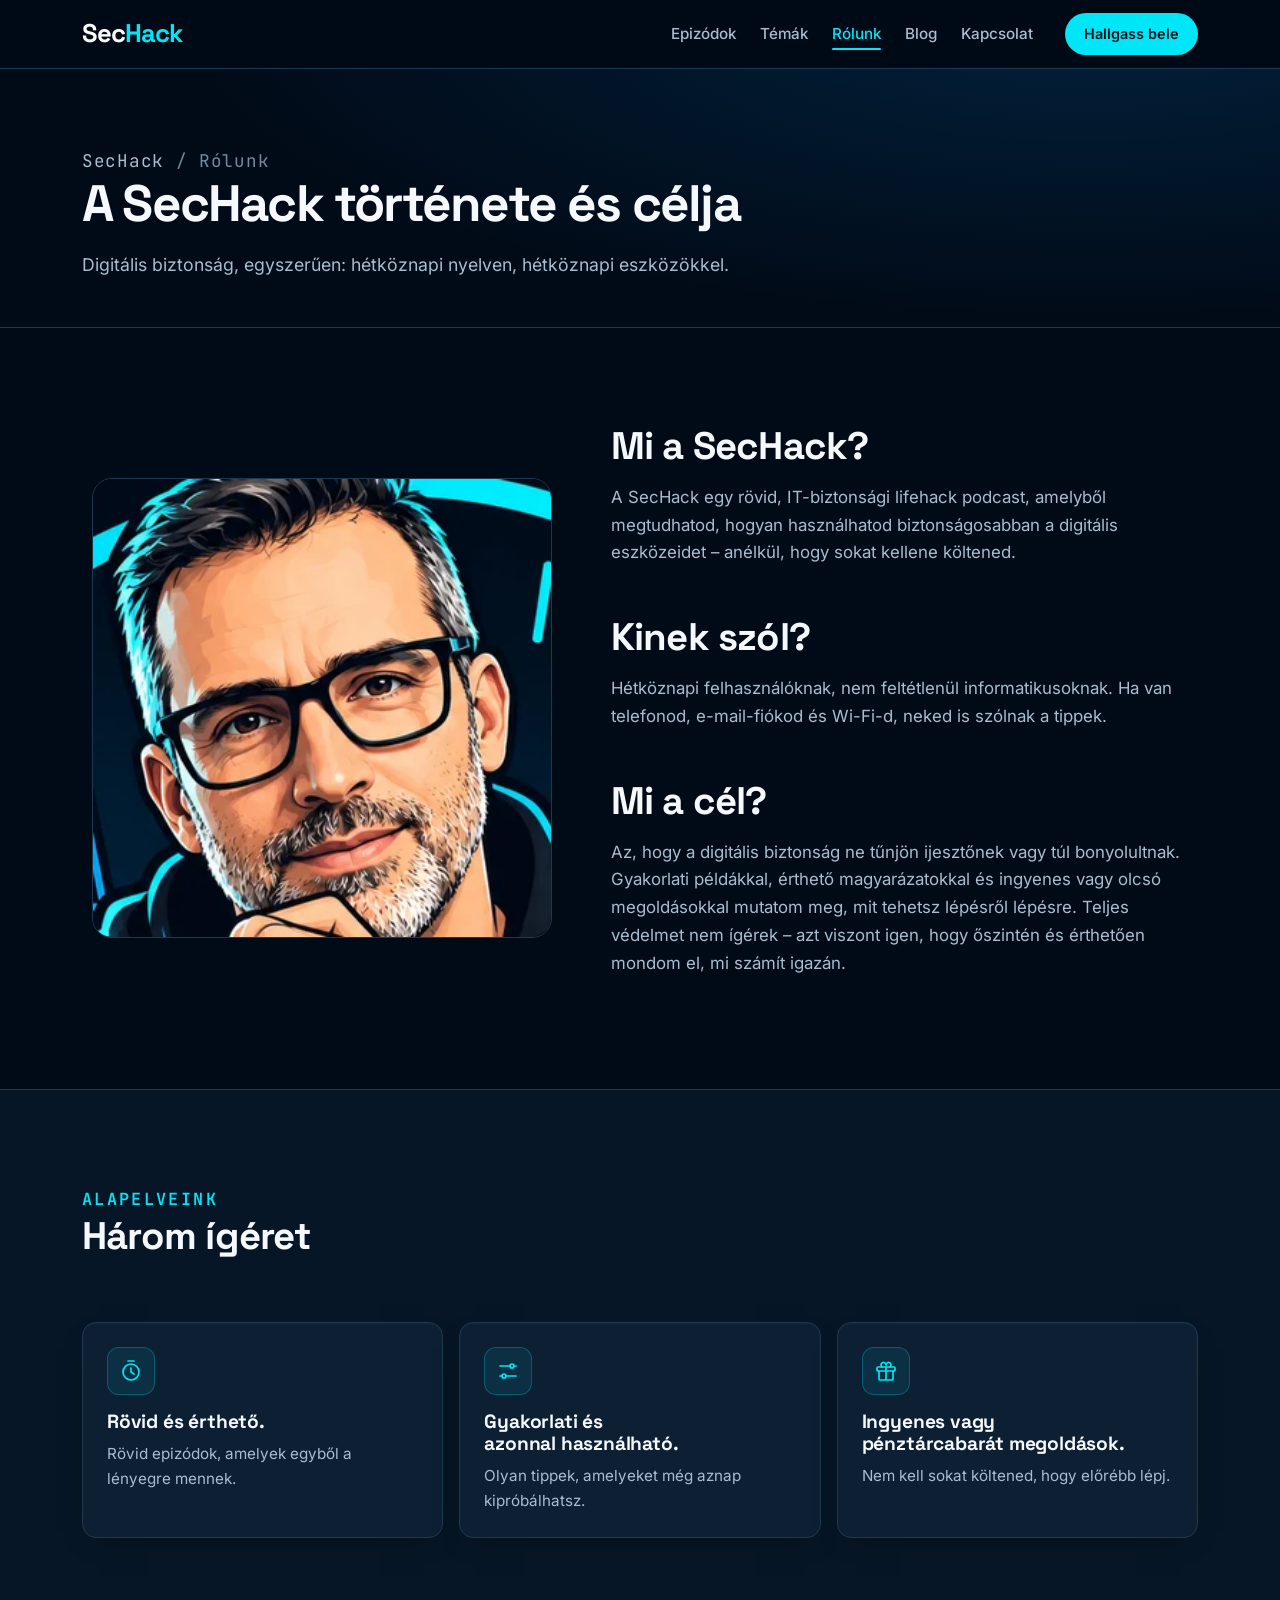
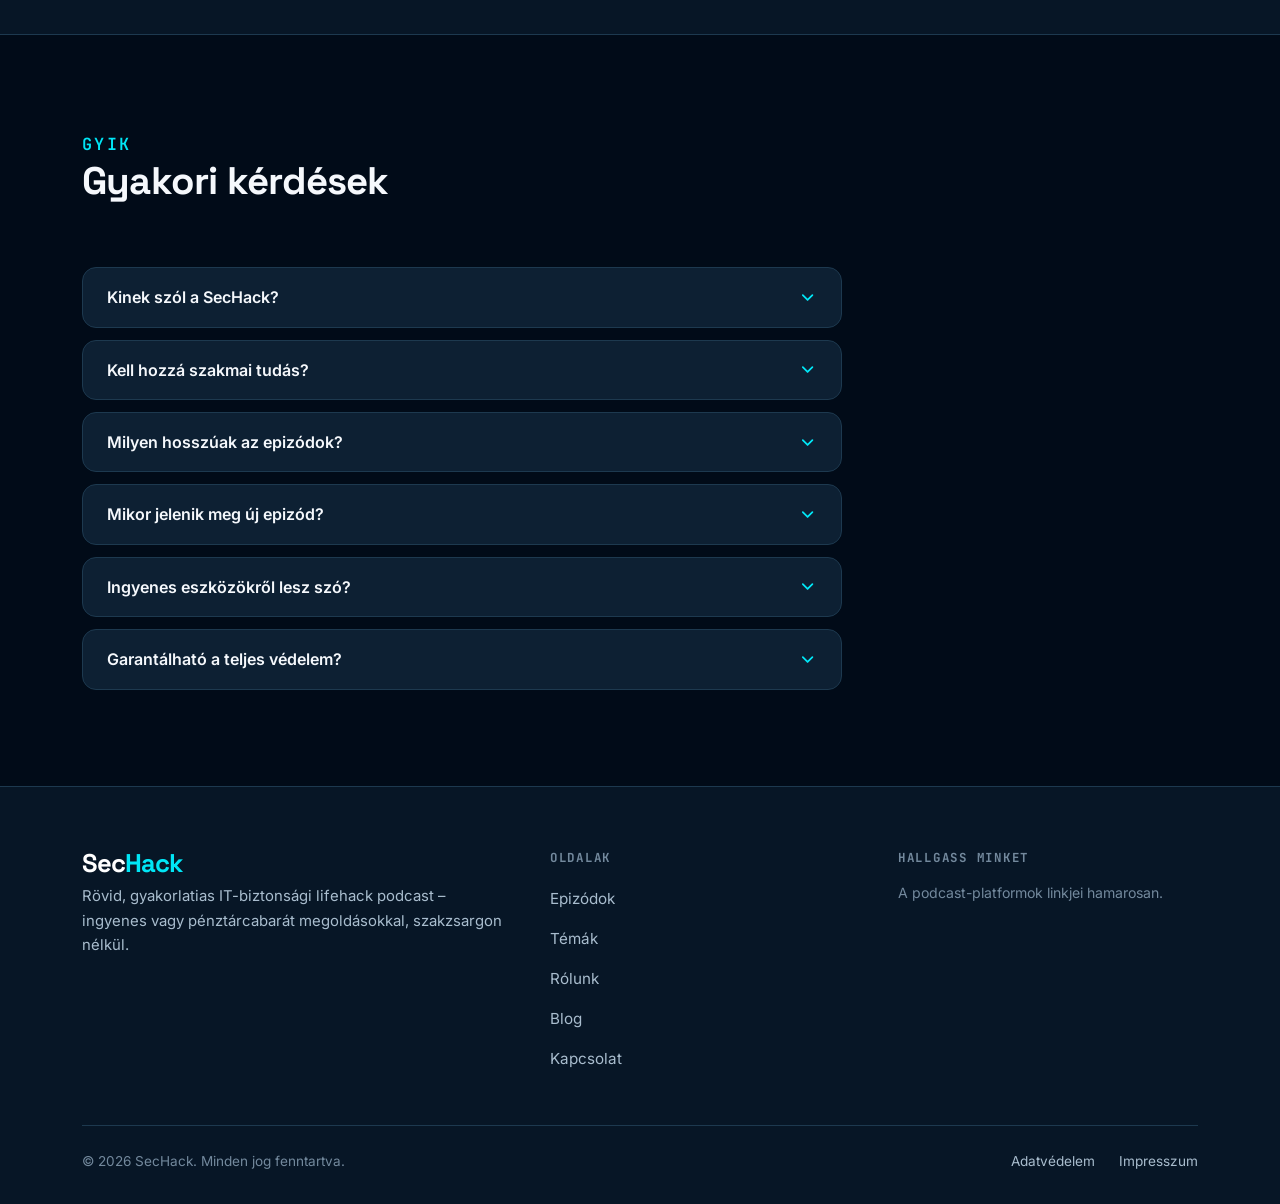
==== about.html @ 72917463 "Add files via upload" ====
<!doctype html>
<html lang="hu">
<head>
<meta charset="utf-8">
<meta name="viewport" content="width=device-width, initial-scale=1">
<script>document.documentElement.classList.add("js");</script>
<title>Rólunk – SecHack</title>
<meta name="description" content="Ismerd meg a SecHack podcastot és Pedrót: rövid IT-biztonsági lifehackek ingyenes vagy pénztárcabarát megoldásokkal.">
<meta name="theme-color" content="#010B18">
<link rel="canonical" href="https://sechack.hu/about.html"><!-- CSERÉLD LE a végleges webcímre (lásd README) -->
<meta property="og:type" content="website">
<meta property="og:locale" content="hu_HU">
<meta property="og:site_name" content="SecHack">
<meta property="og:title" content="Rólunk – SecHack">
<meta property="og:description" content="Ismerd meg a SecHack podcastot és Pedrót: rövid IT-biztonsági lifehackek ingyenes vagy pénztárcabarát megoldásokkal.">
<meta property="og:url" content="https://sechack.hu/about.html">
<meta property="og:image" content="https://sechack.hu/assets/images/og-image.png">
<meta name="twitter:card" content="summary_large_image">
<link rel="icon" href="assets/images/favicon.svg" type="image/svg+xml">
<link rel="apple-touch-icon" href="assets/images/apple-touch-icon.png">
<link rel="preload" href="assets/fonts/space-grotesk-latin-wght-normal.woff2" as="font" type="font/woff2" crossorigin>
<link rel="preload" href="assets/fonts/inter-latin-wght-normal.woff2" as="font" type="font/woff2" crossorigin>
<link rel="stylesheet" href="assets/css/styles.css">
</head>
<body>
<svg xmlns="http://www.w3.org/2000/svg" width="0" height="0" style="position:absolute" aria-hidden="true" focusable="false"><defs><symbol id="i-mic" viewBox="0 0 24 24"><rect x="9" y="3" width="6" height="11" rx="3"/><path d="M5 11a7 7 0 0 0 14 0M12 18v3M9 21h6"/></symbol><symbol id="i-shield" viewBox="0 0 24 24"><path d="M12 3l8 3v6c0 5-3.5 8-8 9-4.5-1-8-4-8-9V6l8-3z"/></symbol><symbol id="i-shield-check" viewBox="0 0 24 24"><path d="M12 3l8 3v6c0 5-3.5 8-8 9-4.5-1-8-4-8-9V6l8-3z"/><path d="M8.5 12l2.5 2.5 4.5-5"/></symbol><symbol id="i-lock" viewBox="0 0 24 24"><rect x="5" y="11" width="14" height="10" rx="2"/><path d="M8 11V8a4 4 0 0 1 8 0v3"/><path d="M12 15.5v1.5"/></symbol><symbol id="i-key" viewBox="0 0 24 24"><circle cx="8" cy="15" r="4"/><path d="M11 12l9-9M16 7l3 3M14 9l2 2"/></symbol><symbol id="i-mail" viewBox="0 0 24 24"><rect x="3" y="5" width="18" height="14" rx="2"/><path d="M3 7l9 6 9-6"/></symbol><symbol id="i-phone" viewBox="0 0 24 24"><rect x="7" y="2" width="10" height="20" rx="2"/><path d="M11 18h2"/></symbol><symbol id="i-globe" viewBox="0 0 24 24"><circle cx="12" cy="12" r="9"/><path d="M3 12h18M12 3c3 3 3 15 0 18M12 3c-3 3-3 15 0 18"/></symbol><symbol id="i-sliders" viewBox="0 0 24 24"><path d="M4 7h10M18 7h2M4 17h2M10 17h10"/><circle cx="16" cy="7" r="2"/><circle cx="8" cy="17" r="2"/></symbol><symbol id="i-eye-off" viewBox="0 0 24 24"><path d="M3 3l18 18M10.6 6.2A9.6 9.6 0 0 1 12 6c5 0 9 6 9 6a15 15 0 0 1-3 3.5M6.3 7.6C4 9.3 3 12 3 12s4 6 9 6c1.2 0 2.3-.3 3.3-.7M9.9 9.9a3 3 0 0 0 4.2 4.2"/></symbol><symbol id="i-wifi" viewBox="0 0 24 24"><path d="M2 9a15 15 0 0 1 20 0M5 12.5a10 10 0 0 1 14 0M8.5 16a5 5 0 0 1 7 0"/><circle cx="12" cy="19.5" r="1"/></symbol><symbol id="i-database" viewBox="0 0 24 24"><ellipse cx="12" cy="6" rx="8" ry="3"/><path d="M4 6v6c0 1.7 3.6 3 8 3s8-1.3 8-3V6M4 12v6c0 1.7 3.6 3 8 3s8-1.3 8-3v-6"/></symbol><symbol id="i-timer" viewBox="0 0 24 24"><circle cx="12" cy="13" r="8"/><path d="M12 9v4l3 2M9 2h6"/></symbol><symbol id="i-gift" viewBox="0 0 24 24"><rect x="3" y="8" width="18" height="4" rx="1"/><path d="M12 8v13M5 12v8a1 1 0 0 0 1 1h12a1 1 0 0 0 1-1v-8M8 8a2.5 2.5 0 1 1 4-2 2.5 2.5 0 1 1 4 2"/></symbol><symbol id="i-chat" viewBox="0 0 24 24"><path d="M21 12a8 8 0 0 1-11.7 7L4 20l1.2-4.5A8 8 0 1 1 21 12z"/></symbol><symbol id="i-check-circle" viewBox="0 0 24 24"><circle cx="12" cy="12" r="9"/><path d="M8 12l3 3 5-6"/></symbol><symbol id="i-arrow-right" viewBox="0 0 24 24"><path d="M5 12h14M13 6l6 6-6 6"/></symbol><symbol id="i-arrow-up" viewBox="0 0 24 24"><path d="M12 19V5M6 11l6-6 6 6"/></symbol><symbol id="i-chevron-down" viewBox="0 0 24 24"><path d="M6 9l6 6 6-6"/></symbol><symbol id="i-search" viewBox="0 0 24 24"><circle cx="11" cy="11" r="7"/><path d="M20 20l-4-4"/></symbol><symbol id="i-check" viewBox="0 0 24 24"><path d="M5 12l5 5 9-10"/></symbol><symbol id="i-info" viewBox="0 0 24 24"><circle cx="12" cy="12" r="9"/><path d="M12 11v6M12 7.5v.01"/></symbol><symbol id="i-play" viewBox="0 0 24 24"><path d="M8 5v14l11-7z"/></symbol><symbol id="i-calendar" viewBox="0 0 24 24"><rect x="3" y="5" width="18" height="16" rx="2"/><path d="M3 10h18M8 3v4M16 3v4"/></symbol><symbol id="i-headphones" viewBox="0 0 24 24"><path d="M4 15v-3a8 8 0 0 1 16 0v3"/><rect x="3" y="14" width="4" height="7" rx="1.5"/><rect x="17" y="14" width="4" height="7" rx="1.5"/></symbol><symbol id="i-link" viewBox="0 0 24 24"><path d="M10 14a4 4 0 0 0 5.7 0l3-3a4 4 0 0 0-5.7-5.7l-1 1M14 10a4 4 0 0 0-5.7 0l-3 3a4 4 0 0 0 5.7 5.7l1-1"/></symbol><symbol id="i-rss" viewBox="0 0 24 24"><path d="M4 11a9 9 0 0 1 9 9M4 4a16 16 0 0 1 16 16"/><circle cx="5" cy="19" r="1"/></symbol><symbol id="i-bulb" viewBox="0 0 24 24"><path d="M9 18h6M10 21h4M12 3a6 6 0 0 0-3.5 10.9c.6.5 1 1.2 1 2.1h5c0-.9.4-1.6 1-2.1A6 6 0 0 0 12 3z"/></symbol><symbol id="i-alert" viewBox="0 0 24 24"><path d="M12 3l10 18H2L12 3zM12 10v5M12 18v.01"/></symbol><symbol id="i-compass" viewBox="0 0 24 24"><circle cx="12" cy="12" r="9"/><path d="M15.5 8.5l-2 5-5 2 2-5z"/></symbol></defs></svg>
<a class="skip-link" href="#main">Ugrás a tartalomra</a>
<header class="site-header">
  <div class="container site-header__inner">
    <a class="logo" href="index.html" aria-label="SecHack – főoldal">Sec<span>Hack</span></a>
    <button class="nav-toggle" type="button" aria-expanded="false" aria-controls="site-nav" aria-label="Menü megnyitása"><span class="nav-toggle__bars"></span></button>
    <nav class="nav" id="site-nav" aria-label="Főmenü">
      <ul class="nav__list">
<li><a class="nav__link" href="episodes.html">Epizódok</a></li>
<li><a class="nav__link" href="topics.html">Témák</a></li>
<li><a class="nav__link" href="about.html" aria-current="page">Rólunk</a></li>
<li><a class="nav__link" href="blog.html">Blog</a></li>
<li><a class="nav__link" href="index.html#kapcsolat">Kapcsolat</a></li>
      </ul>
      <a class="btn btn--primary btn--sm" href="episodes.html">Hallgass bele</a>
    </nav>
  </div>
</header>
<main id="main">
<section class="page-hero">
  <div class="container">
    <p class="breadcrumb"><a href="index.html">SecHack</a> / Rólunk</p>
    <h1>A SecHack története és célja</h1>
    <p>Digitális biztonság, egyszerűen: hétköznapi nyelven, hétköznapi eszközökkel.</p>
  </div>
</section>

<section class="section">
  <div class="container about">
    <div class="about__media"><img src="assets/images/pedro-avatar.webp" width="320" height="320" alt="Pedro rajzolt portréja szemüvegben, kezét az álla alá támasztva"></div>
    <div class="prose">
      <h2>Mi a SecHack?</h2>
      <p>A SecHack egy rövid, IT-biztonsági lifehack podcast, amelyből megtudhatod, hogyan használhatod biztonságosabban a digitális eszközeidet – anélkül, hogy sokat kellene költened.</p>
      <h2>Kinek szól?</h2>
      <p>Hétköznapi felhasználóknak, nem feltétlenül informatikusoknak. Ha van telefonod, e-mail-fiókod és Wi-Fi-d, neked is szólnak a tippek.</p>
      <h2>Mi a cél?</h2>
      <p>Az, hogy a digitális biztonság ne tűnjön ijesztőnek vagy túl bonyolultnak. Gyakorlati példákkal, érthető magyarázatokkal és ingyenes vagy olcsó megoldásokkal mutatom meg, mit tehetsz lépésről lépésre. Teljes védelmet nem ígérek – azt viszont igen, hogy őszintén és érthetően mondom el, mi számít igazán.</p>
    </div>
  </div>
</section>
<section class="section section--alt">
  <div class="container">
    <div class="section__head"><p class="eyebrow">Alapelveink</p><h2>Három ígéret</h2></div>
    <ul class="promises" style="margin:0"><li class="card"><div class="card__icon"><svg class="icon" aria-hidden="true" focusable="false"><use href="#i-timer"></use></svg></div><h3>Rövid és érthető.</h3><p>Rövid epizódok, amelyek egyből a lényegre mennek.</p></li><li class="card"><div class="card__icon"><svg class="icon" aria-hidden="true" focusable="false"><use href="#i-sliders"></use></svg></div><h3>Gyakorlati és azonnal használható.</h3><p>Olyan tippek, amelyeket még aznap kipróbálhatsz.</p></li><li class="card"><div class="card__icon"><svg class="icon" aria-hidden="true" focusable="false"><use href="#i-gift"></use></svg></div><h3>Ingyenes vagy pénztárcabarát megoldások.</h3><p>Nem kell sokat költened, hogy előrébb lépj.</p></li></ul>
  </div>
</section>
<section class="section" aria-labelledby="faq-title">
  <div class="container">
    <div class="section__head"><p class="eyebrow">GYIK</p><h2 id="faq-title">Gyakori kérdések</h2></div>
    <div class="faq"><details><summary>Kinek szól a SecHack?<svg class="icon" aria-hidden="true" focusable="false"><use href="#i-chevron-down"></use></svg></summary><div class="faq__a"><p>Bárkinek, aki telefont, számítógépet vagy netet használ, és szeretné biztonságosabban csinálni – informatikai előképzettség nélkül is.</p></div></details><details><summary>Kell hozzá szakmai tudás?<svg class="icon" aria-hidden="true" focusable="false"><use href="#i-chevron-down"></use></svg></summary><div class="faq__a"><p>Nem. Pont az a lényeg, hogy érthetően, szakzsargon nélkül magyarázzak el mindent.</p></div></details><details><summary>Milyen hosszúak az epizódok?<svg class="icon" aria-hidden="true" focusable="false"><use href="#i-chevron-down"></use></svg></summary><div class="faq__a"><p>Az epizódokat 10–15 percesre tervezem, hogy egy kávé mellett vagy ingázás közben is belefér.</p></div></details><details><summary>Mikor jelenik meg új epizód?<svg class="icon" aria-hidden="true" focusable="false"><use href="#i-chevron-down"></use></svg></summary><div class="faq__a"><p>Megjelenési ütemezés még nincs, de amint elindul a sorozat, itt és az epizódok oldalán is megtalálod.</p></div></details><details><summary>Ingyenes eszközökről lesz szó?<svg class="icon" aria-hidden="true" focusable="false"><use href="#i-chevron-down"></use></svg></summary><div class="faq__a"><p>Igen, az ingyenes vagy pénztárcabarát megoldások nálam alapszempont. Ha fizetős cucc is szóba kerül, szólok.</p></div></details><details><summary>Garantálható a teljes védelem?<svg class="icon" aria-hidden="true" focusable="false"><use href="#i-chevron-down"></use></svg></summary><div class="faq__a"><p>Nem, és nem is ezt ígérem. A cél az, hogy néhány egyszerű lépéssel nehezebb célpont legyél.</p></div></details></div>
  </div>
</section>
</main>
<footer class="site-footer">
  <div class="container">
    <div class="footer__grid">
      <div class="footer__brand">
        <a class="logo" href="index.html" aria-label="SecHack – főoldal">Sec<span>Hack</span></a>
        <p>Rövid, gyakorlatias IT-biztonsági lifehack podcast – ingyenes vagy pénztárcabarát megoldásokkal, szakzsargon nélkül.</p>
      </div>
      <div>
        <h2 class="footer__title">Oldalak</h2>
        <ul class="footer__links">
          <li><a href="episodes.html">Epizódok</a></li>
          <li><a href="topics.html">Témák</a></li>
          <li><a href="about.html">Rólunk</a></li>
          <li><a href="blog.html">Blog</a></li>
          <li><a href="index.html#kapcsolat">Kapcsolat</a></li>
        </ul>
      </div>
      <div>
        <h2 class="footer__title">Hallgass minket</h2>
        <div data-platforms><p class="footer__muted">A podcast-platformok linkjei hamarosan.</p></div>
      </div>
    </div>
    <div class="footer__bottom">
      <p>© <span data-year>2026</span> SecHack. Minden jog fenntartva.</p>
      <nav aria-label="Jogi információk"><a href="adatvedelem.html">Adatvédelem</a><a href="impresszum.html">Impresszum</a></nav>
    </div>
  </div>
</footer>
<button class="to-top" type="button" aria-label="Vissza a tetejére"><svg class="icon" aria-hidden="true" focusable="false"><use href="#i-arrow-up"></use></svg></button>
<script src="assets/js/data.js"></script>
<script src="assets/js/main.js"></script>
</body>
</html>
---- assets/css/styles.css ----
/* ==========================================================================
   SecHack — fő stíluslap
   Tartalom: 1 Betűtípusok · 2 Design tokenek · 3 Alapok · 4 Elrendezés
   5 Gombok · 6 Fejléc · 7 Hero · 8 Kártyák · 9 Szekciók · 10 Oldal-specifikus
   11 Lábléc · 12 Segédek · 13 Reszponzív
   ========================================================================== */

/* 1. Betűtípusok (saját szerverről, GDPR-barát: nincs külső Google kérés) ---- */
@font-face {
  font-family: "Space Grotesk";
  src: url("../fonts/space-grotesk-latin-ext-wght-normal.woff2") format("woff2");
  font-weight: 300 700; font-display: swap;
  unicode-range: U+0100-02BA, U+02BD-02C5, U+02C7-02CC, U+02CE-02D7, U+02DD-02FF, U+0304, U+0308, U+0329, U+1D00-1DBF, U+1E00-1E9F, U+1EF2-1EFF, U+2020, U+20A0-20AB, U+20AD-20C0, U+2113, U+2C60-2C7F, U+A720-A7FF;
}
@font-face {
  font-family: "Space Grotesk";
  src: url("../fonts/space-grotesk-latin-wght-normal.woff2") format("woff2");
  font-weight: 300 700; font-display: swap;
  unicode-range: U+0000-00FF, U+0131, U+0152-0153, U+02BB-02BC, U+02C6, U+02DA, U+02DC, U+0304, U+0308, U+0329, U+2000-206F, U+20AC, U+2122, U+2191, U+2193, U+2212, U+2215, U+FEFF, U+FFFD;
}
@font-face {
  font-family: "Inter";
  src: url("../fonts/inter-latin-ext-wght-normal.woff2") format("woff2");
  font-weight: 100 900; font-display: swap;
  unicode-range: U+0100-02BA, U+02BD-02C5, U+02C7-02CC, U+02CE-02D7, U+02DD-02FF, U+0304, U+0308, U+0329, U+1D00-1DBF, U+1E00-1E9F, U+1EF2-1EFF, U+2020, U+20A0-20AB, U+20AD-20C0, U+2113, U+2C60-2C7F, U+A720-A7FF;
}
@font-face {
  font-family: "Inter";
  src: url("../fonts/inter-latin-wght-normal.woff2") format("woff2");
  font-weight: 100 900; font-display: swap;
  unicode-range: U+0000-00FF, U+0131, U+0152-0153, U+02BB-02BC, U+02C6, U+02DA, U+02DC, U+0304, U+0308, U+0329, U+2000-206F, U+20AC, U+2122, U+2191, U+2193, U+2212, U+2215, U+FEFF, U+FFFD;
}
@font-face {
  font-family: "JetBrains Mono";
  src: url("../fonts/jetbrains-mono-latin-ext-wght-normal.woff2") format("woff2");
  font-weight: 100 800; font-display: swap;
  unicode-range: U+0100-02BA, U+02BD-02C5, U+02C7-02CC, U+02CE-02D7, U+02DD-02FF, U+0304, U+0308, U+0329, U+1D00-1DBF, U+1E00-1E9F, U+1EF2-1EFF, U+2020, U+20A0-20AB, U+20AD-20C0, U+2113, U+2C60-2C7F, U+A720-A7FF;
}
@font-face {
  font-family: "JetBrains Mono";
  src: url("../fonts/jetbrains-mono-latin-wght-normal.woff2") format("woff2");
  font-weight: 100 800; font-display: swap;
  unicode-range: U+0000-00FF, U+0131, U+0152-0153, U+02BB-02BC, U+02C6, U+02DA, U+02DC, U+0304, U+0308, U+0329, U+2000-206F, U+20AC, U+2122, U+2191, U+2193, U+2212, U+2215, U+FEFF, U+FFFD;
}

/* 2. Design tokenek ---------------------------------------------------------- */
:root {
  --bg: #010b18;
  --bg-2: #071626;
  --surface: #0d2033;
  --surface-2: #12293d;
  --cyan: #00e6f6;
  --blue: #0084db;
  --text: #f5f8fc;
  --text-2: #a9bdce;
  --text-3: #73899d;
  --border: #1d394f;
  --success: #10bfa0;
  --warning: #f6a609;
  --danger: #ff7a7a;

  --font-head: "Space Grotesk", "Inter", system-ui, -apple-system, "Segoe UI", Roboto, sans-serif;
  --font-body: "Inter", system-ui, -apple-system, "Segoe UI", Roboto, "Helvetica Neue", Arial, sans-serif;
  --font-mono: "JetBrains Mono", ui-monospace, SFMono-Regular, Menlo, Consolas, monospace;

  --s-1: 4px; --s-2: 8px; --s-3: 12px; --s-4: 16px; --s-5: 24px;
  --s-6: 32px; --s-7: 48px; --s-8: 64px; --s-9: 96px;

  --r-sm: 8px; --r-md: 14px; --r-lg: 20px; --r-pill: 999px;
  --shadow-card: 0 1px 0 rgba(255,255,255,.03) inset, 0 10px 30px -18px rgba(0,0,0,.8);
  --glow: 0 0 0 1px rgba(0,230,246,.35), 0 8px 28px -10px rgba(0,230,246,.45);
  --container: 1180px;
  --header-h: 68px;
}

/* 3. Alapok ------------------------------------------------------------------ */
*, *::before, *::after { box-sizing: border-box; }
html { -webkit-text-size-adjust: 100%; scroll-behavior: smooth; scroll-padding-top: calc(var(--header-h) + 16px); }
body {
  margin: 0; background: var(--bg); color: var(--text);
  font-family: var(--font-body); font-size: 1rem; line-height: 1.65;
  -webkit-font-smoothing: antialiased; overflow-x: hidden;
}
img, svg { display: block; max-width: 100%; }
img { height: auto; }
h1, h2, h3, h4 { font-family: var(--font-head); line-height: 1.15; letter-spacing: -0.02em; margin: 0 0 var(--s-4); font-weight: 700; text-wrap: balance; }
h1 { font-size: clamp(2.2rem, 6.2vw, 4rem); letter-spacing: -0.035em; }
h2 { font-size: clamp(1.65rem, 3.6vw, 2.4rem); }
h3 { font-size: 1.2rem; letter-spacing: -0.01em; }
p { margin: 0 0 var(--s-4); color: var(--text-2); }
a { color: var(--cyan); text-decoration-thickness: 1px; text-underline-offset: 3px; }
a:hover { color: #7ff3fb; }
ul { margin: 0; padding: 0; list-style: none; }
button, input { font: inherit; color: inherit; }
:focus-visible { outline: 3px solid var(--cyan); outline-offset: 3px; border-radius: 6px; }
::selection { background: rgba(0,230,246,.3); }
.icon { width: 1.5rem; height: 1.5rem; fill: none; stroke: currentColor; stroke-width: 1.7; stroke-linecap: round; stroke-linejoin: round; flex: none; }
.sr-only { position: absolute; width: 1px; height: 1px; margin: -1px; padding: 0; overflow: hidden; clip: rect(0,0,0,0); white-space: nowrap; border: 0; }
.skip-link { position: absolute; left: var(--s-4); top: -100px; z-index: 200; background: var(--cyan); color: #001018; font-weight: 700; padding: var(--s-3) var(--s-4); border-radius: var(--r-sm); text-decoration: none; }
.skip-link:focus { top: var(--s-3); }

/* 4. Elrendezés -------------------------------------------------------------- */
.container { width: 100%; max-width: var(--container); margin-inline: auto; padding-inline: 20px; }
.section { padding-block: clamp(56px, 8vw, 96px); }
.section--alt { background: var(--bg-2); border-block: 1px solid var(--border); }
.section__head { max-width: 640px; margin-bottom: var(--s-7); }
.section__head p { font-size: 1.05rem; margin: 0; }
.section__head--row { max-width: none; display: flex; align-items: end; justify-content: space-between; gap: var(--s-5); flex-wrap: wrap; }
.section__head--row > div { max-width: 640px; }
.eyebrow { font-family: var(--font-mono); font-size: .78rem; letter-spacing: .14em; text-transform: uppercase; color: var(--cyan); margin: 0 0 var(--s-3); font-weight: 600; }

/* 5. Gombok ------------------------------------------------------------------ */
.btn {
  display: inline-flex; align-items: center; justify-content: center; gap: var(--s-2);
  min-height: 48px; padding: 0 22px; border-radius: var(--r-pill);
  font-family: var(--font-body); font-weight: 600; font-size: .96rem; line-height: 1;
  text-decoration: none; border: 1.5px solid transparent; cursor: pointer;
  transition: background-color .18s, border-color .18s, color .18s, box-shadow .18s, transform .18s;
}
.btn .icon { width: 1.1rem; height: 1.1rem; stroke-width: 2.2; }
.btn--primary { background: var(--cyan); color: #00131c; }
.btn--primary:hover { background: #5cf1fb; color: #00131c; box-shadow: var(--glow); }
.btn--ghost { background: transparent; color: var(--text); border-color: var(--border); }
.btn--ghost:hover { border-color: var(--cyan); color: var(--cyan); }
.btn--sm { min-height: 42px; padding: 0 18px; font-size: .9rem; }
.btn--block { width: 100%; }
.btn--disabled, .btn:disabled { background: var(--surface); color: var(--text-3); border-color: var(--border); cursor: not-allowed; box-shadow: none; }
.link-arrow { display: inline-flex; align-items: center; gap: 6px; font-weight: 600; text-decoration: none; }
.link-arrow .icon { width: 1rem; height: 1rem; stroke-width: 2.2; transition: transform .18s; }
.link-arrow:hover .icon { transform: translateX(3px); }

/* 6. Fejléc és navigáció ---------------------------------------------------- */
.site-header { position: sticky; top: 0; z-index: 100; background: rgba(1,11,24,.94); border-bottom: 1px solid var(--border); backdrop-filter: blur(8px); }
.site-header__inner { display: flex; align-items: center; justify-content: space-between; gap: var(--s-5); height: var(--header-h); }
.logo { font-family: var(--font-head); font-weight: 700; font-size: 1.6rem; letter-spacing: -0.04em; color: #fff; text-decoration: none; line-height: 1; display: inline-flex; align-items: center; }
.logo:hover { color: #fff; }
.logo span { color: var(--cyan); }
.nav { display: flex; align-items: center; gap: var(--s-6); }
.nav__list { display: flex; gap: var(--s-5); }
.nav__link { display: inline-flex; align-items: center; min-height: 44px; color: var(--text-2); text-decoration: none; font-weight: 500; font-size: .95rem; position: relative; }
.nav__link:hover { color: var(--text); }
.nav__link[aria-current="page"] { color: var(--cyan); }
.nav__link[aria-current="page"]::after { content: ""; position: absolute; left: 0; right: 0; bottom: 6px; height: 2px; background: var(--cyan); border-radius: 2px; }
.nav-toggle { display: none; width: 44px; height: 44px; border: 1px solid var(--border); background: var(--surface); border-radius: var(--r-sm); cursor: pointer; align-items: center; justify-content: center; }
.nav-toggle__bars, .nav-toggle__bars::before, .nav-toggle__bars::after { display: block; width: 20px; height: 2px; background: var(--text); border-radius: 2px; transition: transform .2s, background-color .2s; }
.nav-toggle__bars { position: relative; }
.nav-toggle__bars::before, .nav-toggle__bars::after { content: ""; position: absolute; left: 0; }
.nav-toggle__bars::before { top: -6px; }
.nav-toggle__bars::after { top: 6px; }
.nav-toggle[aria-expanded="true"] .nav-toggle__bars { background: transparent; }
.nav-toggle[aria-expanded="true"] .nav-toggle__bars::before { transform: translateY(6px) rotate(45deg); }
.nav-toggle[aria-expanded="true"] .nav-toggle__bars::after { transform: translateY(-6px) rotate(-45deg); }

/* 7. Hero -------------------------------------------------------------------- */
.hero { position: relative; padding-block: clamp(40px, 6vw, 88px) clamp(48px, 6vw, 80px); overflow: hidden; }
.hero::before { content: ""; position: absolute; width: 760px; height: 760px; right: -200px; top: -240px; background: radial-gradient(closest-side, rgba(0,132,219,.2), transparent); pointer-events: none; }
.hero__grid { position: relative; display: grid; gap: var(--s-7); grid-template-columns: 1fr; align-items: center; }
.hero__title { margin-bottom: var(--s-5); }
.hero__title em { font-style: normal; color: var(--cyan); }
.hero__lead { font-size: clamp(1.02rem, 2.2vw, 1.2rem); max-width: 34em; margin-bottom: var(--s-6); }
.hero__actions { display: flex; flex-wrap: wrap; gap: var(--s-3); margin-bottom: var(--s-5); }
.hero__tagline { font-family: var(--font-mono); font-size: .85rem; letter-spacing: .06em; color: var(--text-3); margin: 0; }
.hero__art { position: relative; max-width: 600px; width: 100%; margin-inline: auto; }
.hero__portrait { border-radius: var(--r-lg); border: 1px solid var(--border); background: var(--bg-2); aspect-ratio: 960 / 616; width: 100%; object-fit: cover; box-shadow: 0 30px 60px -30px rgba(0,0,0,.9), 0 0 80px -30px rgba(0,230,246,.35); }
.hero__badge { position: absolute; display: flex; align-items: center; gap: var(--s-3); background: rgba(13,32,51,.94); border: 1px solid var(--border); border-radius: var(--r-md); padding: 10px 14px; font-size: .82rem; color: var(--text-2); box-shadow: var(--shadow-card); }
.hero__badge strong { display: block; color: var(--text); font-size: .86rem; line-height: 1.2; }
.hero__badge .icon { width: 1.6rem; height: 1.6rem; color: var(--cyan); }
.hero__badge--shield { left: -10px; bottom: -22px; }
.hero__badge--wave { right: -10px; top: -18px; }
.wave { display: inline-flex; align-items: center; gap: 3px; height: 22px; }
.wave i { display: block; width: 3px; border-radius: 2px; background: var(--cyan); height: 40%; }
.wave i:nth-child(2) { height: 80%; } .wave i:nth-child(3) { height: 55%; } .wave i:nth-child(4) { height: 100%; } .wave i:nth-child(5) { height: 65%; } .wave i:nth-child(6) { height: 35%; } .wave i:nth-child(7) { height: 75%; }
@media (prefers-reduced-motion: no-preference) {
  .wave i { animation: wave 1.6s ease-in-out infinite; }
  .wave i:nth-child(2) { animation-delay: .15s; } .wave i:nth-child(3) { animation-delay: .3s; } .wave i:nth-child(4) { animation-delay: .45s; } .wave i:nth-child(5) { animation-delay: .6s; } .wave i:nth-child(6) { animation-delay: .75s; } .wave i:nth-child(7) { animation-delay: .9s; }
  @keyframes wave { 0%, 100% { transform: scaleY(.55); } 50% { transform: scaleY(1); } }
}

/* 8. Kártyák ------------------------------------------------------------------ */
.grid { display: grid; gap: var(--s-4); }
.grid--4 { grid-template-columns: repeat(auto-fit, minmax(230px, 1fr)); }
.grid--3 { grid-template-columns: repeat(auto-fill, minmax(min(100%, 300px), 1fr)); }
.card { background: var(--surface); border: 1px solid var(--border); border-radius: var(--r-md); padding: var(--s-5); box-shadow: var(--shadow-card); transition: border-color .2s, transform .2s, background-color .2s; }
a.card, .card--hover { text-decoration: none; color: inherit; }
a.card:hover, .card--hover:hover { border-color: rgba(0,230,246,.55); background: var(--surface-2); transform: translateY(-2px); }
.card__icon { width: 48px; height: 48px; display: grid; place-items: center; border-radius: 12px; background: rgba(0,230,246,.08); border: 1px solid rgba(0,230,246,.25); color: var(--cyan); margin-bottom: var(--s-4); }
.card__icon .icon { width: 1.5rem; height: 1.5rem; }
.card h3 { margin-bottom: var(--s-2); color: var(--text); }
.card p { margin: 0; font-size: .95rem; }
.benefits { background: var(--bg-2); border-block: 1px solid var(--border); padding-block: var(--s-7); }
.benefits .card { background: transparent; box-shadow: none; }

/* Epizódkártya */
.episode { display: flex; flex-direction: column; padding: 0; overflow: hidden; }
.episode__thumb { position: relative; aspect-ratio: 16 / 9; background: linear-gradient(135deg, #071626, #0d2033); border-bottom: 1px solid var(--border); overflow: hidden; }
.episode__thumb img { width: 100%; height: 100%; object-fit: cover; object-position: 50% 20%; opacity: .85; }
.episode__thumb::after { content: ""; position: absolute; inset: 0; background: linear-gradient(180deg, rgba(1,11,24,.05), rgba(1,11,24,.7)); }
.episode__num { position: absolute; z-index: 1; left: 14px; top: 12px; font-family: var(--font-mono); font-weight: 700; font-size: .85rem; background: rgba(1,11,24,.85); border: 1px solid var(--border); border-radius: var(--r-sm); padding: 4px 10px; }
.episode__topicicon { position: absolute; z-index: 1; right: 14px; bottom: 12px; width: 44px; height: 44px; display: grid; place-items: center; border-radius: 12px; background: rgba(1,11,24,.85); border: 1px solid rgba(0,230,246,.4); color: var(--cyan); }
.episode__body { display: flex; flex-direction: column; gap: var(--s-3); padding: var(--s-5); flex: 1; }
.episode__meta { display: flex; flex-wrap: wrap; align-items: center; gap: var(--s-2); }
.episode__title { font-size: 1.2rem; margin: 0; color: var(--text); }
.episode__desc { margin: 0; font-size: .93rem; }
.episode__info { display: flex; flex-wrap: wrap; gap: var(--s-2) var(--s-4); font-size: .82rem; color: var(--text-3); font-family: var(--font-mono); margin-top: auto; padding-top: var(--s-2); }
.episode__info span { display: inline-flex; align-items: center; gap: 6px; }
.episode__info .icon { width: .95rem; height: .95rem; }
.episode__actions { padding: 0 var(--s-5) var(--s-5); }

.tag { display: inline-block; font-family: var(--font-mono); font-size: .7rem; font-weight: 600; letter-spacing: .1em; text-transform: uppercase; padding: 4px 10px; border-radius: var(--r-pill); color: var(--cyan); background: rgba(0,230,246,.08); border: 1px solid rgba(0,230,246,.3); }
.badge-demo { display: inline-block; font-family: var(--font-mono); font-size: .68rem; font-weight: 600; letter-spacing: .06em; text-transform: uppercase; padding: 4px 10px; border-radius: var(--r-pill); color: var(--warning); background: rgba(246,166,9,.1); border: 1px solid rgba(246,166,9,.4); }
.badge-soon { color: var(--text-2); background: rgba(169,189,206,.08); border-color: var(--border); }

/* Téma kártya */
.topic { display: flex; flex-direction: column; gap: var(--s-2); }
.topic .card__icon { margin-bottom: var(--s-2); }
.topic__more { margin-top: auto; padding-top: var(--s-3); color: var(--cyan); font-weight: 600; font-size: .9rem; display: inline-flex; align-items: center; gap: 6px; }
.topic__more .icon { width: 1rem; height: 1rem; stroke-width: 2.2; transition: transform .18s; }
a.topic:hover .topic__more .icon { transform: translateX(3px); }

/* 9. Szekciók ----------------------------------------------------------------- */
/* Tipp */
.tip { position: relative; display: grid; gap: var(--s-6); align-items: center; background: linear-gradient(160deg, var(--surface-2), var(--surface)); border: 1px solid rgba(0,230,246,.45); border-radius: var(--r-lg); padding: clamp(28px, 5vw, 56px); box-shadow: 0 0 60px -30px rgba(0,230,246,.5); overflow: hidden; }
.tip__icon { width: 72px; height: 72px; display: grid; place-items: center; border-radius: 20px; background: rgba(0,230,246,.1); border: 1px solid rgba(0,230,246,.4); color: var(--cyan); }
.tip__icon .icon { width: 2.2rem; height: 2.2rem; }
.tip h2 { margin-bottom: var(--s-3); }
.tip p { font-size: clamp(1.05rem, 2.4vw, 1.25rem); color: var(--text); max-width: 38em; margin-bottom: var(--s-5); }
.tip .btn { margin-top: var(--s-1); }

/* Rólunk blokk */
.about { display: grid; gap: var(--s-7); align-items: center; }
.about__media { position: relative; max-width: 460px; margin-inline: auto; width: 100%; }
.about__media img { border-radius: var(--r-lg); border: 1px solid var(--border); width: 100%; aspect-ratio: 1; object-fit: cover; object-position: 50% 15%; }
.checklist { display: grid; gap: var(--s-3); margin: var(--s-5) 0 var(--s-6); }
.checklist li { display: flex; align-items: center; gap: var(--s-3); color: var(--text); font-weight: 500; }
.checklist .icon { color: var(--success); width: 1.35rem; height: 1.35rem; stroke-width: 2.2; }

/* Kapcsolat doboz */
.contact-box { display: grid; gap: var(--s-6); align-items: center; background: var(--surface); border: 1px solid var(--border); border-radius: var(--r-lg); padding: clamp(28px, 5vw, 52px); }
.contact-box h2 { margin-bottom: var(--s-3); }
.contact-box p { margin: 0; }
.form-row { display: flex; gap: var(--s-3); flex-wrap: wrap; }
.field { flex: 1 1 240px; }
.input { width: 100%; min-height: 48px; padding: 0 var(--s-4); background: var(--bg); border: 1.5px solid var(--border); border-radius: var(--r-pill); color: var(--text); transition: border-color .18s, box-shadow .18s; }
.input::placeholder { color: var(--text-3); }
.input:hover { border-color: #2c5373; }
.input:focus { outline: none; border-color: var(--cyan); box-shadow: 0 0 0 3px rgba(0,230,246,.2); }
.input[aria-invalid="true"] { border-color: var(--danger); }
.form-help { font-size: .8rem; color: var(--text-3); margin: var(--s-3) 0 0; }
.form-status { margin: var(--s-3) 0 0; font-size: .9rem; border-radius: var(--r-sm); padding: 0; }
.form-status:not(:empty) { padding: var(--s-3) var(--s-4); border: 1px solid var(--border); background: var(--bg); }
.form-status[data-state="error"] { color: var(--danger); border-color: rgba(255,122,122,.45); }
.form-status[data-state="info"] { color: var(--text); border-color: rgba(246,166,9,.5); }

/* Hírlevél / jegyzetdoboz */
.notice { display: flex; gap: var(--s-3); align-items: flex-start; background: rgba(246,166,9,.07); border: 1px solid rgba(246,166,9,.4); border-radius: var(--r-md); padding: var(--s-4) var(--s-5); margin-bottom: var(--s-6); color: var(--text-2); font-size: .93rem; }
.notice .icon { color: var(--warning); margin-top: 2px; width: 1.3rem; height: 1.3rem; }
.notice p { margin: 0; font-size: inherit; }
.notice strong { color: var(--text); }

/* 10. Oldal-specifikus ---------------------------------------------------- */
.page-hero { padding-block: clamp(40px, 6vw, 80px) var(--s-7); border-bottom: 1px solid var(--border); background: radial-gradient(900px 300px at 85% -20%, rgba(0,132,219,.18), transparent); }
.page-hero h1 { font-size: clamp(2rem, 5vw, 3.2rem); margin-bottom: var(--s-4); }
.page-hero p { max-width: 40em; font-size: 1.1rem; margin: 0; }
.breadcrumb { font-family: var(--font-mono); font-size: .78rem; color: var(--text-3); margin-bottom: var(--s-4); letter-spacing: .04em; }
.breadcrumb a { color: var(--text-2); text-decoration: none; }
.breadcrumb a:hover { color: var(--cyan); }

.toolbar { display: grid; gap: var(--s-4); margin-bottom: var(--s-6); }
.search { position: relative; max-width: 460px; }
.search .icon { position: absolute; left: 16px; top: 50%; transform: translateY(-50%); color: var(--text-3); pointer-events: none; width: 1.2rem; height: 1.2rem; }
.search .input { padding-left: 46px; }
.chips { display: flex; flex-wrap: wrap; gap: var(--s-2); }
.chip { min-height: 40px; padding: 0 16px; background: var(--surface); border: 1px solid var(--border); border-radius: var(--r-pill); color: var(--text-2); font-size: .88rem; font-weight: 500; cursor: pointer; transition: all .18s; }
.chip:hover { border-color: var(--cyan); color: var(--text); }
.chip[aria-pressed="true"] { background: var(--cyan); border-color: var(--cyan); color: #00131c; font-weight: 700; }
.result-count { font-family: var(--font-mono); font-size: .82rem; color: var(--text-3); margin: 0 0 var(--s-4); }
.empty { text-align: center; padding: var(--s-8) var(--s-5); border: 1px dashed var(--border); border-radius: var(--r-lg); }
.empty h3 { color: var(--text); }
.empty p { max-width: 32em; margin-inline: auto; }

/* Téma részletek */
.topic-detail { display: grid; gap: var(--s-5); padding: var(--s-6) 0; border-top: 1px solid var(--border); scroll-margin-top: calc(var(--header-h) + 16px); }
.topic-detail:first-of-type { border-top: 0; }
.topic-detail__head { display: flex; gap: var(--s-4); align-items: center; }
.topic-detail__head h2 { margin: 0; font-size: clamp(1.4rem, 3vw, 1.9rem); }
.topic-detail h3 { font-size: .8rem; font-family: var(--font-mono); text-transform: uppercase; letter-spacing: .12em; color: var(--cyan); margin-bottom: var(--s-3); }
.takeaways { display: grid; gap: var(--s-3); }
.takeaways li { display: flex; gap: var(--s-3); color: var(--text-2); }
.takeaways .icon { color: var(--success); width: 1.2rem; height: 1.2rem; stroke-width: 2.2; margin-top: 3px; }
.mini-eps { display: grid; gap: var(--s-2); }
.mini-ep { display: flex; flex-wrap: wrap; align-items: center; gap: var(--s-3); padding: var(--s-3) var(--s-4); background: var(--surface); border: 1px solid var(--border); border-radius: var(--r-sm); font-size: .92rem; color: var(--text); }
.mini-ep .mono { font-family: var(--font-mono); font-size: .78rem; color: var(--text-3); }
.topic-nav { display: flex; flex-wrap: wrap; gap: var(--s-2); margin-top: var(--s-6); }

/* Rólunk oldal */
.prose { max-width: 720px; }
.prose h2 { margin-top: var(--s-7); }
.prose h2:first-child { margin-top: 0; }
.prose p, .prose li { font-size: 1.05rem; }
.promises { display: grid; gap: var(--s-4); grid-template-columns: repeat(auto-fit, minmax(240px, 1fr)); margin-block: var(--s-6); }
.faq { display: grid; gap: var(--s-3); max-width: 760px; }
.faq details { background: var(--surface); border: 1px solid var(--border); border-radius: var(--r-md); transition: border-color .18s; }
.faq details[open] { border-color: rgba(0,230,246,.45); }
.faq summary { list-style: none; cursor: pointer; display: flex; justify-content: space-between; align-items: center; gap: var(--s-4); padding: var(--s-4) var(--s-5); min-height: 56px; font-weight: 600; color: var(--text); border-radius: var(--r-md); }
.faq summary::-webkit-details-marker { display: none; }
.faq summary .icon { transition: transform .2s; color: var(--cyan); width: 1.2rem; height: 1.2rem; stroke-width: 2.2; }
.faq details[open] summary .icon { transform: rotate(180deg); }
.faq .faq__a { padding: 0 var(--s-5) var(--s-5); }
.faq .faq__a p { margin: 0; }

/* Blog */
.post { display: flex; flex-direction: column; gap: var(--s-3); height: 100%; }
.post__meta { display: flex; flex-wrap: wrap; gap: var(--s-2); align-items: center; }
.post h3 { font-size: 1.2rem; margin: 0; }
.post p { margin: 0; }
.post__foot { margin-top: auto; padding-top: var(--s-3); font-family: var(--font-mono); font-size: .8rem; color: var(--text-3); }

/* 404 */
.notfound { min-height: 70vh; display: grid; place-items: center; text-align: center; padding-block: var(--s-8); }
.notfound__code { font-family: var(--font-mono); font-size: .9rem; letter-spacing: .2em; color: var(--cyan); margin-bottom: var(--s-4); }
.icon-lg { width: 64px; height: 64px; margin: 0 auto var(--s-4); color: var(--cyan); stroke-width: 1.4; }
.notfound .icon-lg { width: 88px; height: 88px; margin: 0 auto var(--s-5); color: var(--cyan); stroke-width: 1.3; }
.notfound p { max-width: 28em; margin-inline: auto; margin-bottom: var(--s-6); font-size: 1.1rem; }

/* Jogi oldalak */
.legal { max-width: 760px; }
.legal h2 { font-size: 1.4rem; margin-top: var(--s-7); }
.legal li { color: var(--text-2); margin-bottom: var(--s-2); padding-left: var(--s-5); position: relative; }
.legal li::before { content: ""; position: absolute; left: 4px; top: .75em; width: 6px; height: 6px; border-radius: 50%; background: var(--cyan); }
.placeholder { background: rgba(246,166,9,.12); color: var(--warning); padding: 1px 8px; border-radius: 6px; font-family: var(--font-mono); font-size: .9em; }

/* 11. Lábléc ------------------------------------------------------------------ */
.site-footer { background: var(--bg-2); border-top: 1px solid var(--border); padding-block: var(--s-8) var(--s-6); margin-top: 0; }
.footer__grid { display: grid; gap: var(--s-7); grid-template-columns: 1fr; margin-bottom: var(--s-7); }
.footer__brand .logo { margin-bottom: var(--s-2); }
.footer__sig { font-family: var(--font-mono); font-size: .8rem; letter-spacing: .12em; text-transform: uppercase; color: var(--text); margin: 0 0 var(--s-3); }
.footer__brand p { font-size: .93rem; max-width: 30em; }
.footer__title { font-family: var(--font-mono); font-size: .78rem; letter-spacing: .14em; text-transform: uppercase; color: var(--text-3); margin-bottom: var(--s-4); }
.footer__links { display: grid; gap: var(--s-1); }
.footer__links a { display: inline-flex; align-items: center; min-height: 36px; color: var(--text-2); text-decoration: none; font-size: .95rem; }
.footer__links a:hover { color: var(--cyan); }
.footer__muted { font-size: .88rem; color: var(--text-3); margin: 0; }
.platforms { display: flex; flex-wrap: wrap; gap: var(--s-2); }
.platforms a { display: inline-flex; align-items: center; gap: 8px; min-height: 40px; padding: 0 14px; border: 1px solid var(--border); border-radius: var(--r-pill); color: var(--text-2); text-decoration: none; font-size: .88rem; }
.platforms a:hover { border-color: var(--cyan); color: var(--cyan); }
.platforms .icon { width: 1.05rem; height: 1.05rem; }
.footer__bottom { display: flex; flex-wrap: wrap; justify-content: space-between; gap: var(--s-3) var(--s-5); padding-top: var(--s-5); border-top: 1px solid var(--border); font-size: .85rem; color: var(--text-3); }
.footer__bottom p { margin: 0; color: inherit; font-size: inherit; }
.footer__bottom nav { display: flex; gap: var(--s-5); flex-wrap: wrap; }
.footer__bottom a { color: var(--text-2); text-decoration: none; }
.footer__bottom a:hover { color: var(--cyan); }

/* 12. Segédek ------------------------------------------------------------------ */
.to-top { position: fixed; right: 16px; bottom: 16px; width: 48px; height: 48px; display: grid; place-items: center; border-radius: 50%; background: var(--surface-2); border: 1px solid var(--border); color: var(--cyan); cursor: pointer; opacity: 0; visibility: hidden; transform: translateY(8px); transition: opacity .2s, transform .2s, visibility .2s, border-color .2s; z-index: 90; }
.to-top.is-visible { opacity: 1; visibility: visible; transform: none; }
.to-top:hover { border-color: var(--cyan); }
.to-top .icon { width: 1.2rem; height: 1.2rem; stroke-width: 2.4; }
.mt-0 { margin-top: 0; } .center { text-align: center; }
[hidden] { display: none !important; }
noscript .notice { margin-top: var(--s-4); }

/* 13. Reszponzív -------------------------------------------------------------- */
@media (max-width: 899px) {
  .nav-toggle { display: inline-flex; }
  .nav { position: absolute; left: 0; right: 0; top: 100%; flex-direction: column; align-items: stretch; gap: var(--s-4); background: var(--bg); border-bottom: 1px solid var(--border); padding: var(--s-4) 20px var(--s-5); }
  .js .nav { display: none; }
  .js .nav.is-open { display: flex; }
  html:not(.js) .nav-toggle { display: none; }
  .nav__list { flex-direction: column; gap: 0; }
  .nav__link { width: 100%; min-height: 52px; font-size: 1.05rem; border-bottom: 1px solid var(--border); }
  .nav__link[aria-current="page"]::after { display: none; }
  .nav .btn { width: 100%; }
  .hero__badge--shield { left: 8px; bottom: -18px; }
  .hero__badge--wave { right: 8px; top: -16px; }
}
@media (min-width: 640px) {
  .container { padding-inline: 32px; }
  .contact-box { grid-template-columns: 1fr 1fr; gap: var(--s-7); }
  .tip { grid-template-columns: auto 1fr; }
  .toolbar { grid-template-columns: minmax(240px, 460px) 1fr; align-items: center; }
  .topic-detail { grid-template-columns: 1fr 1fr; gap: var(--s-6) var(--s-7); }
  .topic-detail__head { grid-column: 1 / -1; }
}
@media (min-width: 900px) {
  .hero__grid { grid-template-columns: 1.05fr 1fr; gap: var(--s-8); }
  .about { grid-template-columns: .9fr 1.1fr; }
  .footer__grid { grid-template-columns: 1.4fr 1fr 1fr; }
  .section__head { margin-bottom: var(--s-8); }
}
@media (max-width: 380px) {
  .btn { padding: 0 16px; }
  .hero__actions .btn { width: 100%; }
  .hero__badge { padding: 8px 10px; }
}
@media (prefers-reduced-motion: reduce) {
  html { scroll-behavior: auto; }
  *, *::before, *::after { transition-duration: .01ms !important; animation-duration: .01ms !important; animation-iteration-count: 1 !important; }
}
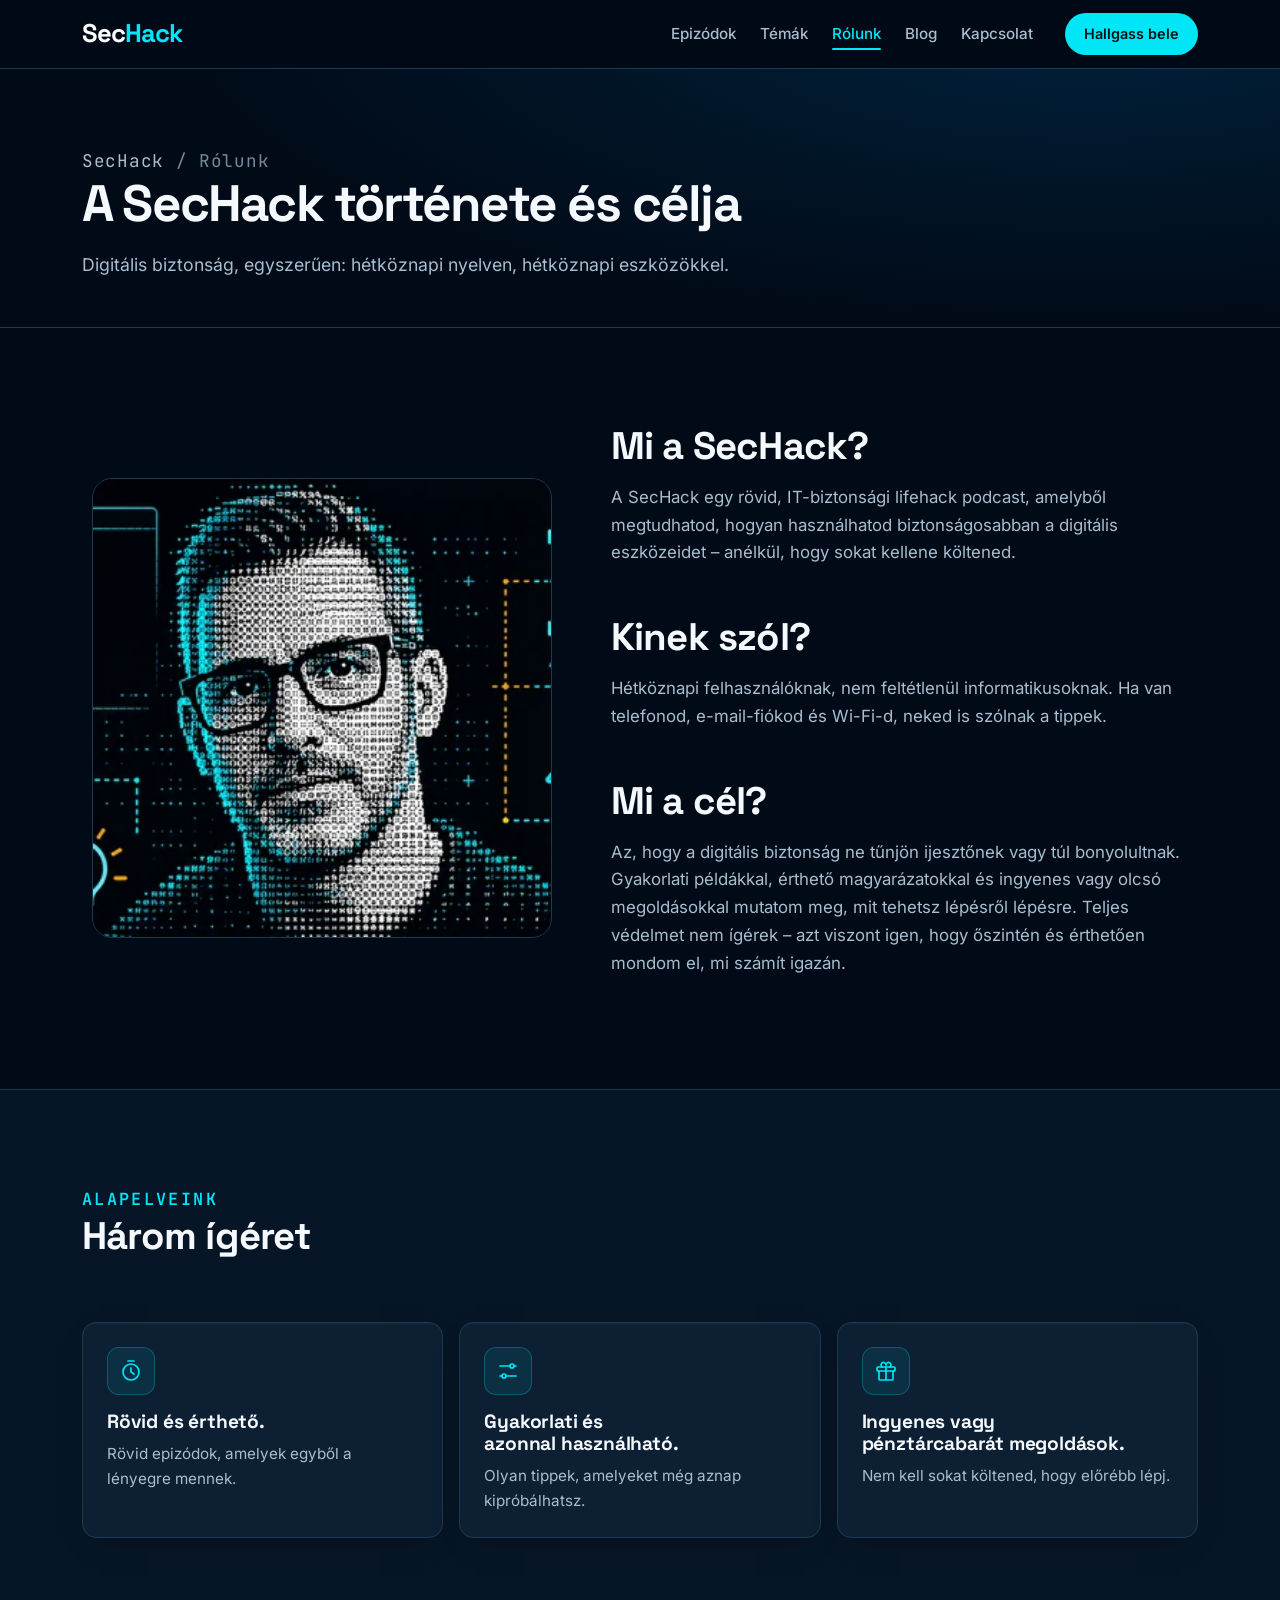
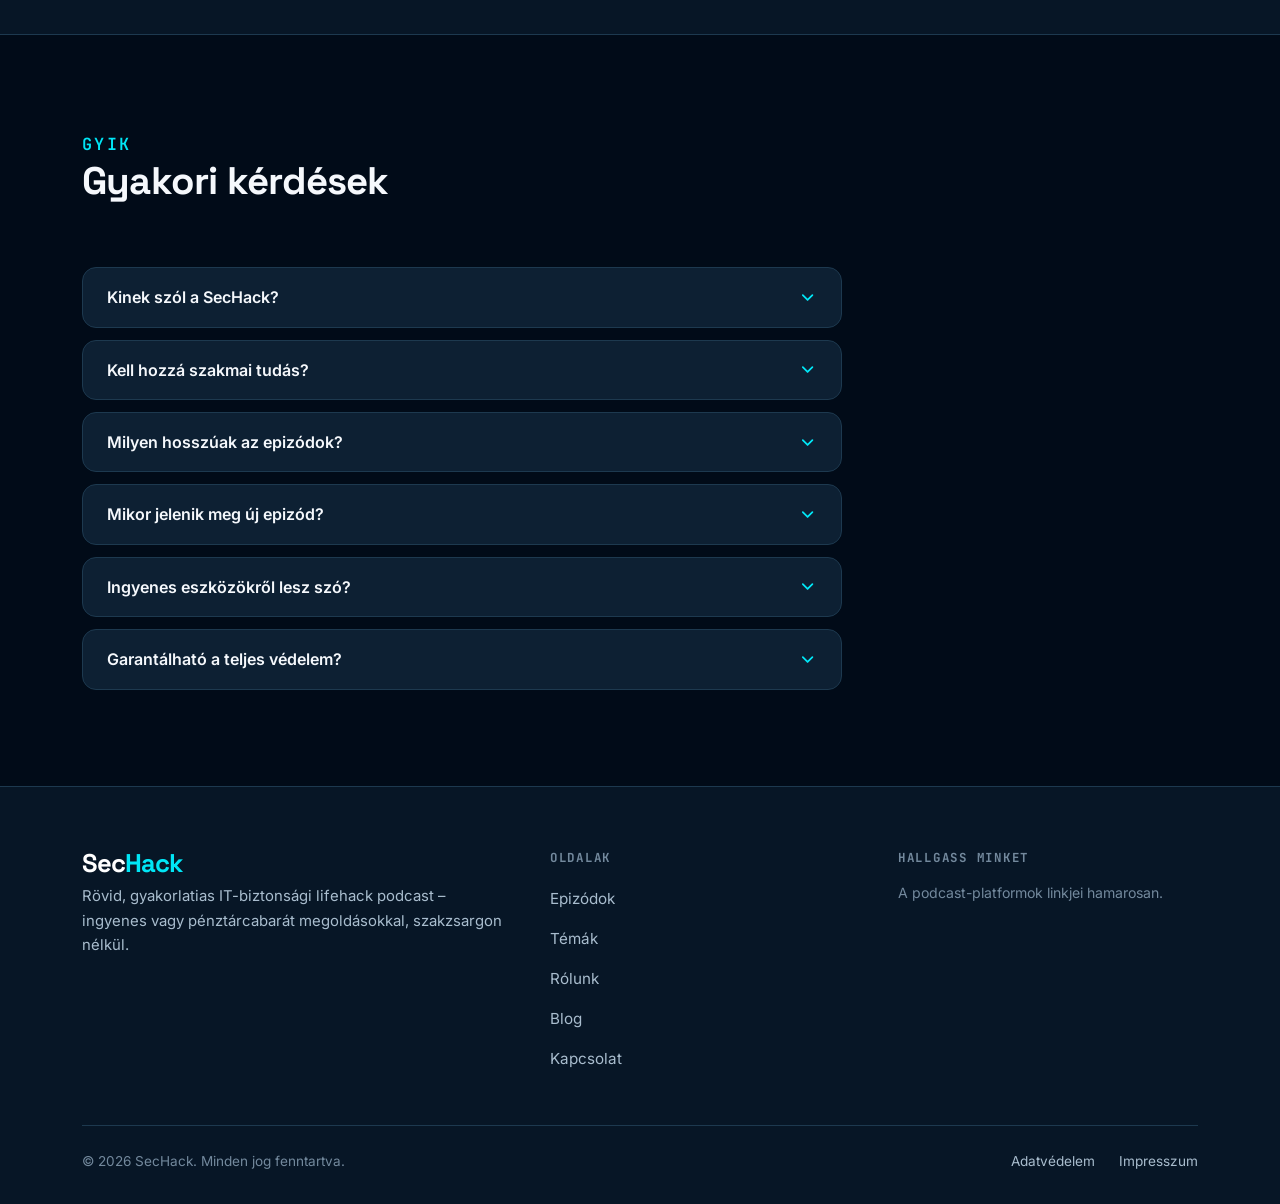
==== commit cf3c7376: "Add files via upload" ====
--- a/about.html
+++ b/about.html
@@ -52,7 +52,7 @@
 
 <section class="section">
   <div class="container about">
-    <div class="about__media"><img src="assets/images/pedro-avatar.webp" width="320" height="320" alt="Pedro rajzolt portréja szemüvegben, kezét az álla alá támasztva"></div>
+    <div class="about__media"><img src="assets/images/pedro-avatar.webp" width="320" height="320" alt="Pedro pontozott stílusú portréja szemüvegben"></div>
     <div class="prose">
       <h2>Mi a SecHack?</h2>
       <p>A SecHack egy rövid, IT-biztonsági lifehack podcast, amelyből megtudhatod, hogyan használhatod biztonságosabban a digitális eszközeidet – anélkül, hogy sokat kellene költened.</p>
--- a/assets/css/styles.css
+++ b/assets/css/styles.css
@@ -161,7 +161,7 @@
 .hero__actions { display: flex; flex-wrap: wrap; gap: var(--s-3); margin-bottom: var(--s-5); }
 .hero__tagline { font-family: var(--font-mono); font-size: .85rem; letter-spacing: .06em; color: var(--text-3); margin: 0; }
 .hero__art { position: relative; max-width: 600px; width: 100%; margin-inline: auto; }
-.hero__portrait { border-radius: var(--r-lg); border: 1px solid var(--border); background: var(--bg-2); aspect-ratio: 960 / 616; width: 100%; object-fit: cover; box-shadow: 0 30px 60px -30px rgba(0,0,0,.9), 0 0 80px -30px rgba(0,230,246,.35); }
+.hero__portrait { border-radius: var(--r-lg); border: 1px solid var(--border); background: var(--bg-2); aspect-ratio: 960 / 570; width: 100%; object-fit: cover; box-shadow: 0 30px 60px -30px rgba(0,0,0,.9), 0 0 80px -30px rgba(0,230,246,.35); }
 .hero__badge { position: absolute; display: flex; align-items: center; gap: var(--s-3); background: rgba(13,32,51,.94); border: 1px solid var(--border); border-radius: var(--r-md); padding: 10px 14px; font-size: .82rem; color: var(--text-2); box-shadow: var(--shadow-card); }
 .hero__badge strong { display: block; color: var(--text); font-size: .86rem; line-height: 1.2; }
 .hero__badge .icon { width: 1.6rem; height: 1.6rem; color: var(--cyan); }
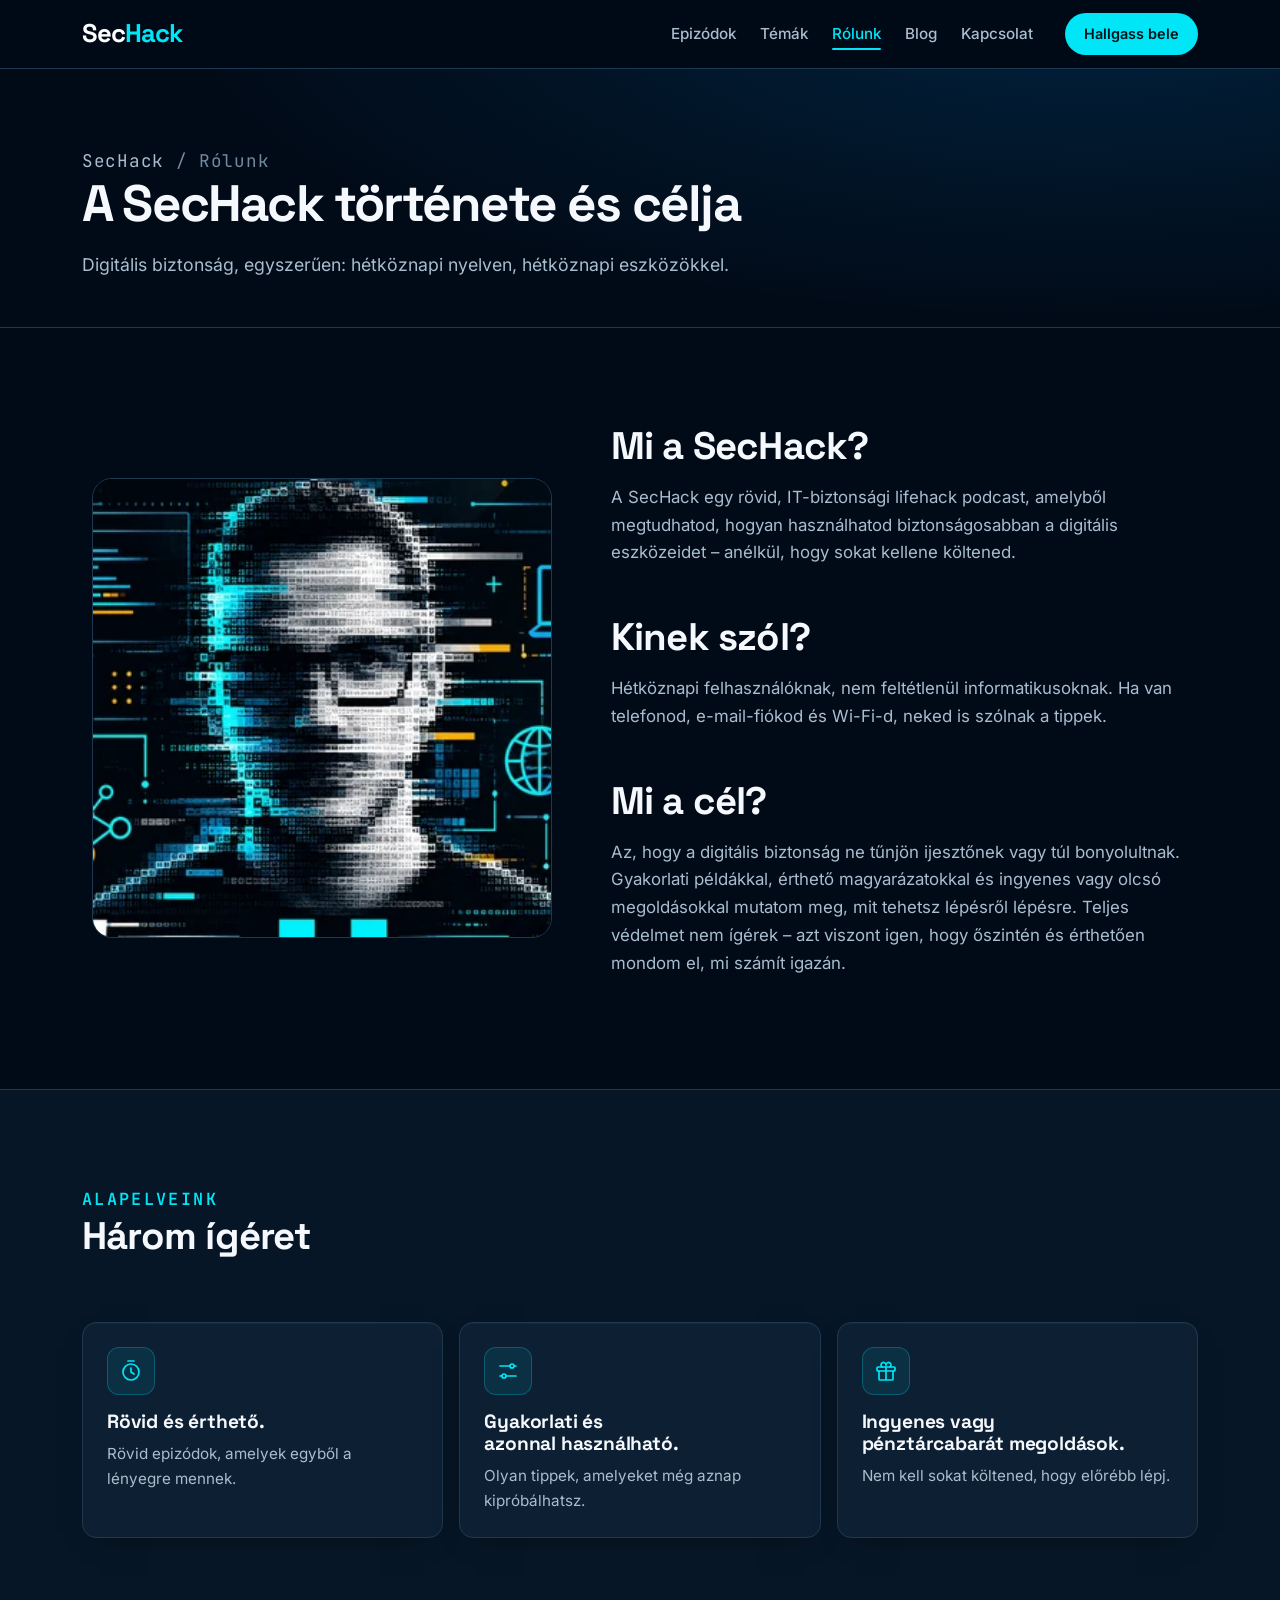
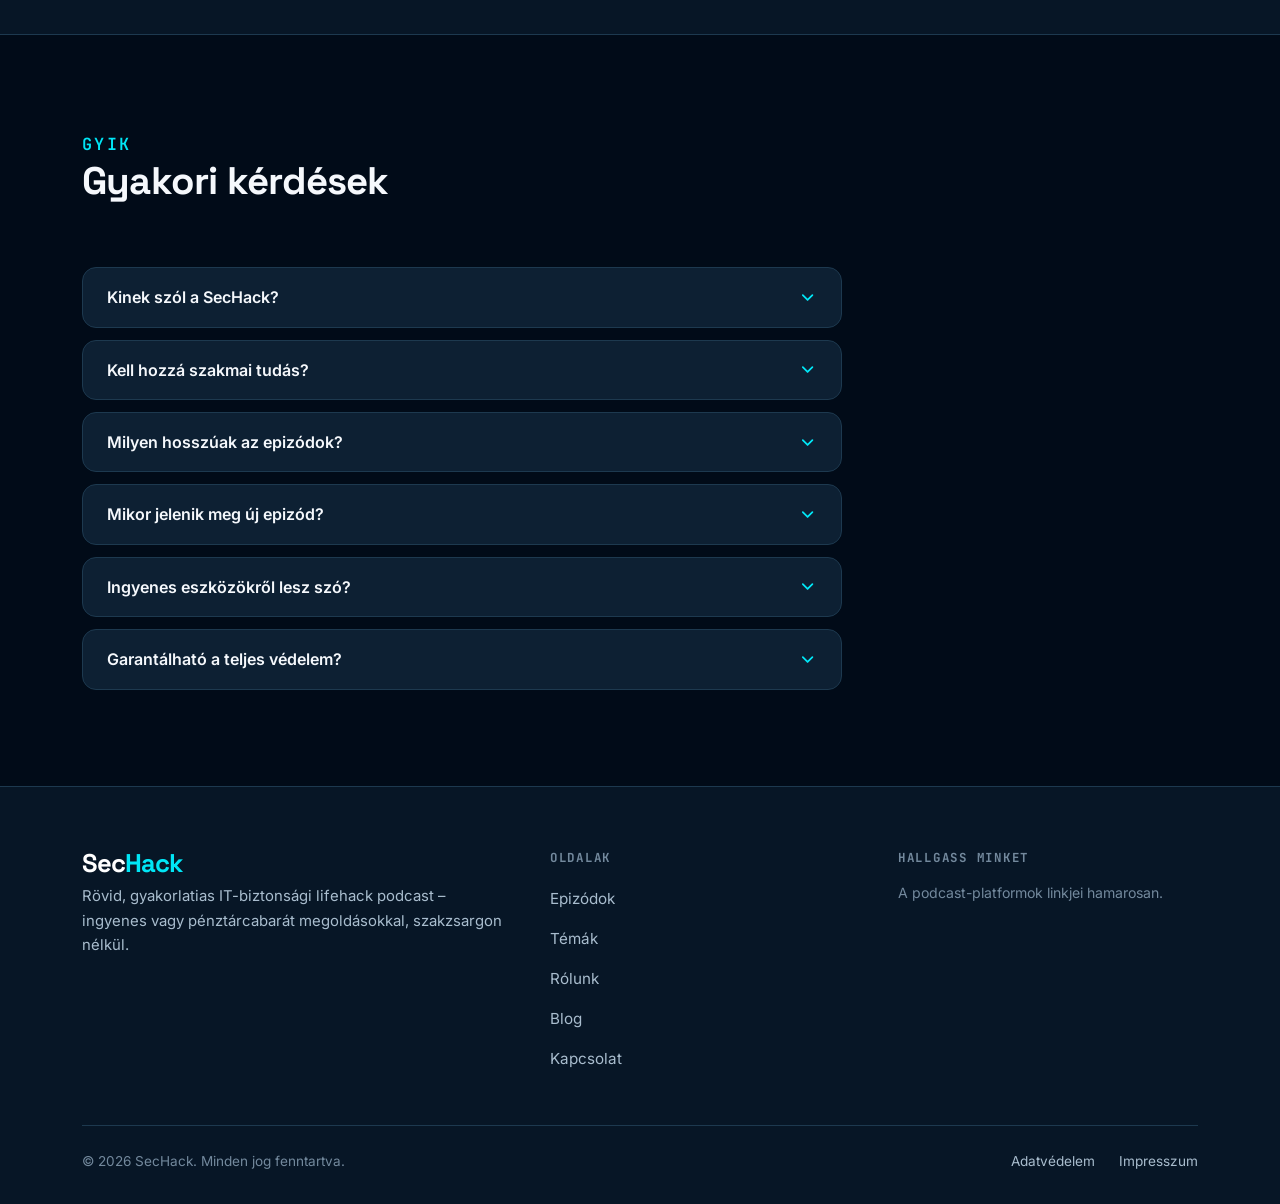
==== commit 075251a3: "Add files via upload" ====
--- a/about.html
+++ b/about.html
@@ -52,7 +52,7 @@
 
 <section class="section">
   <div class="container about">
-    <div class="about__media"><img src="assets/images/pedro-avatar.webp" width="320" height="320" alt="Pedro pontozott stílusú portréja szemüvegben"></div>
+    <div class="about__media"><img src="assets/images/pedro-avatar.webp" width="320" height="320" alt="Pedro pixeles, digitális stílusú portréja"></div>
     <div class="prose">
       <h2>Mi a SecHack?</h2>
       <p>A SecHack egy rövid, IT-biztonsági lifehack podcast, amelyből megtudhatod, hogyan használhatod biztonságosabban a digitális eszközeidet – anélkül, hogy sokat kellene költened.</p>
